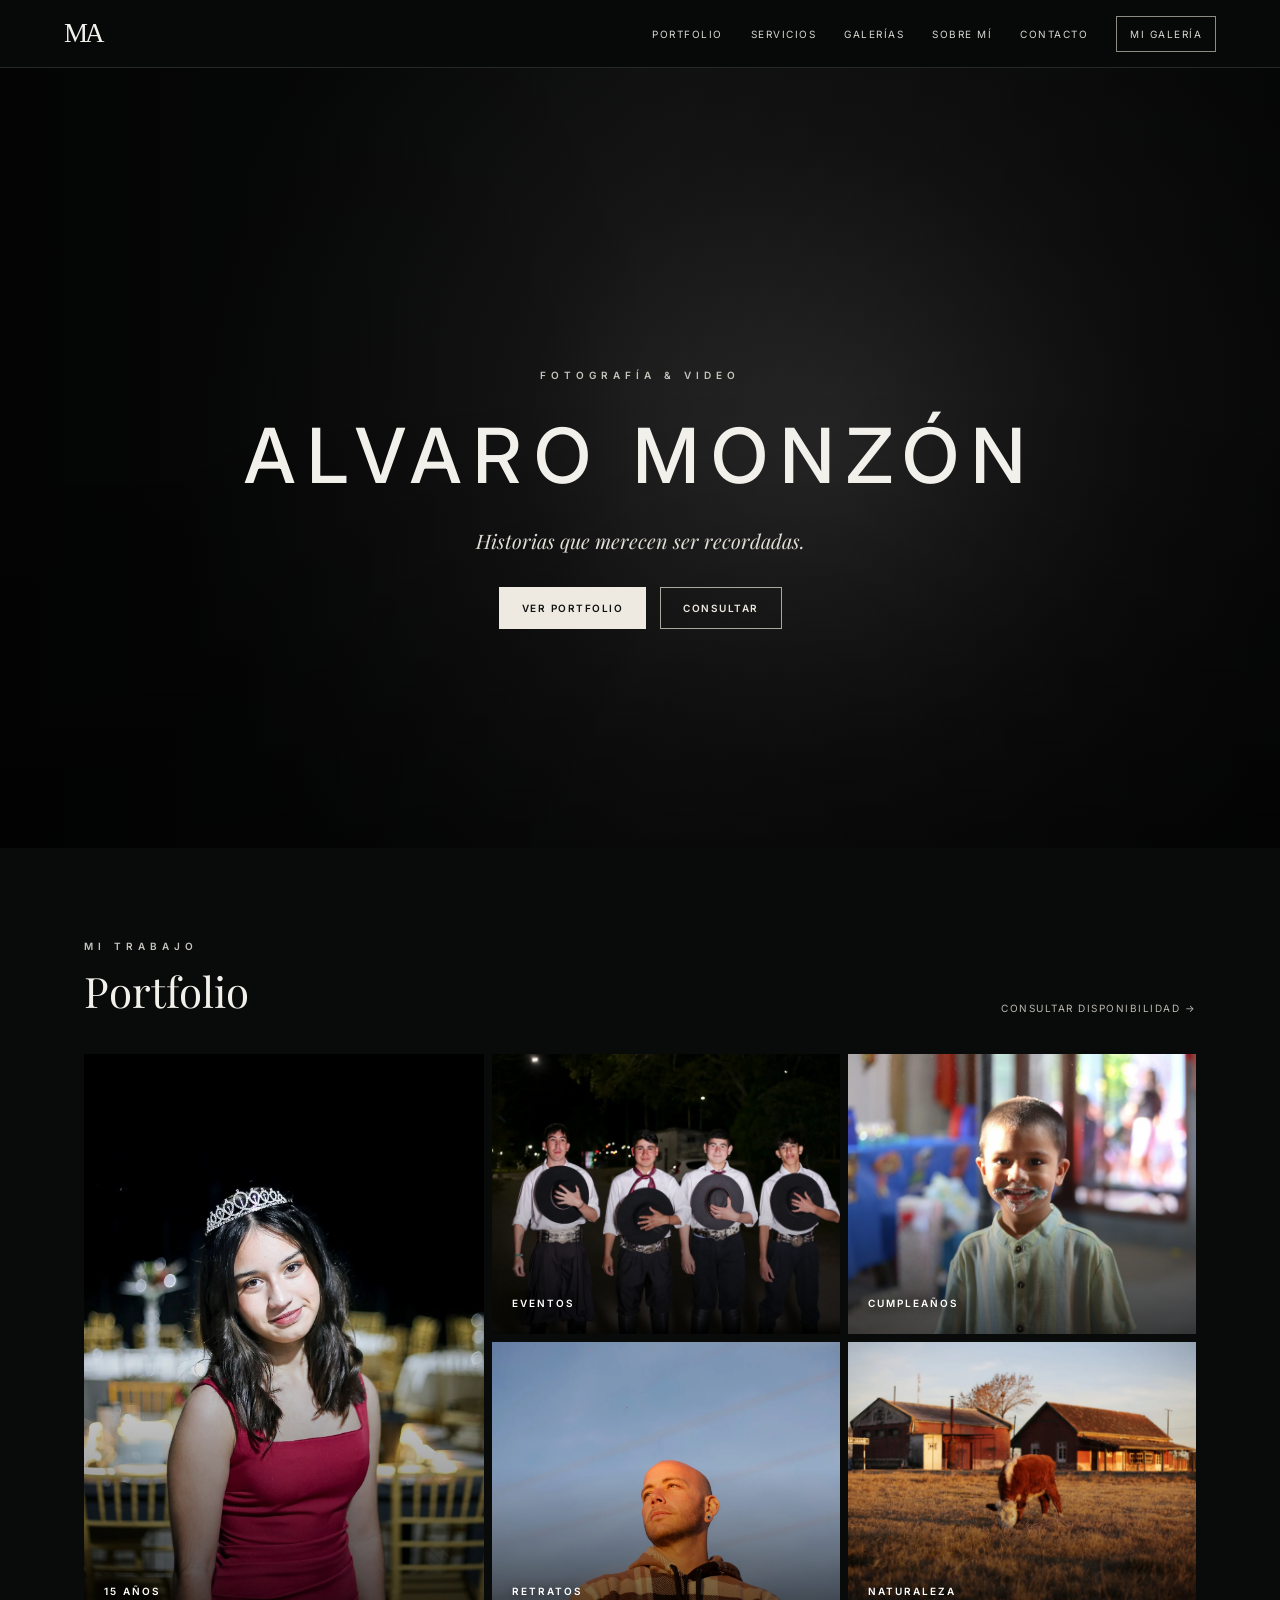
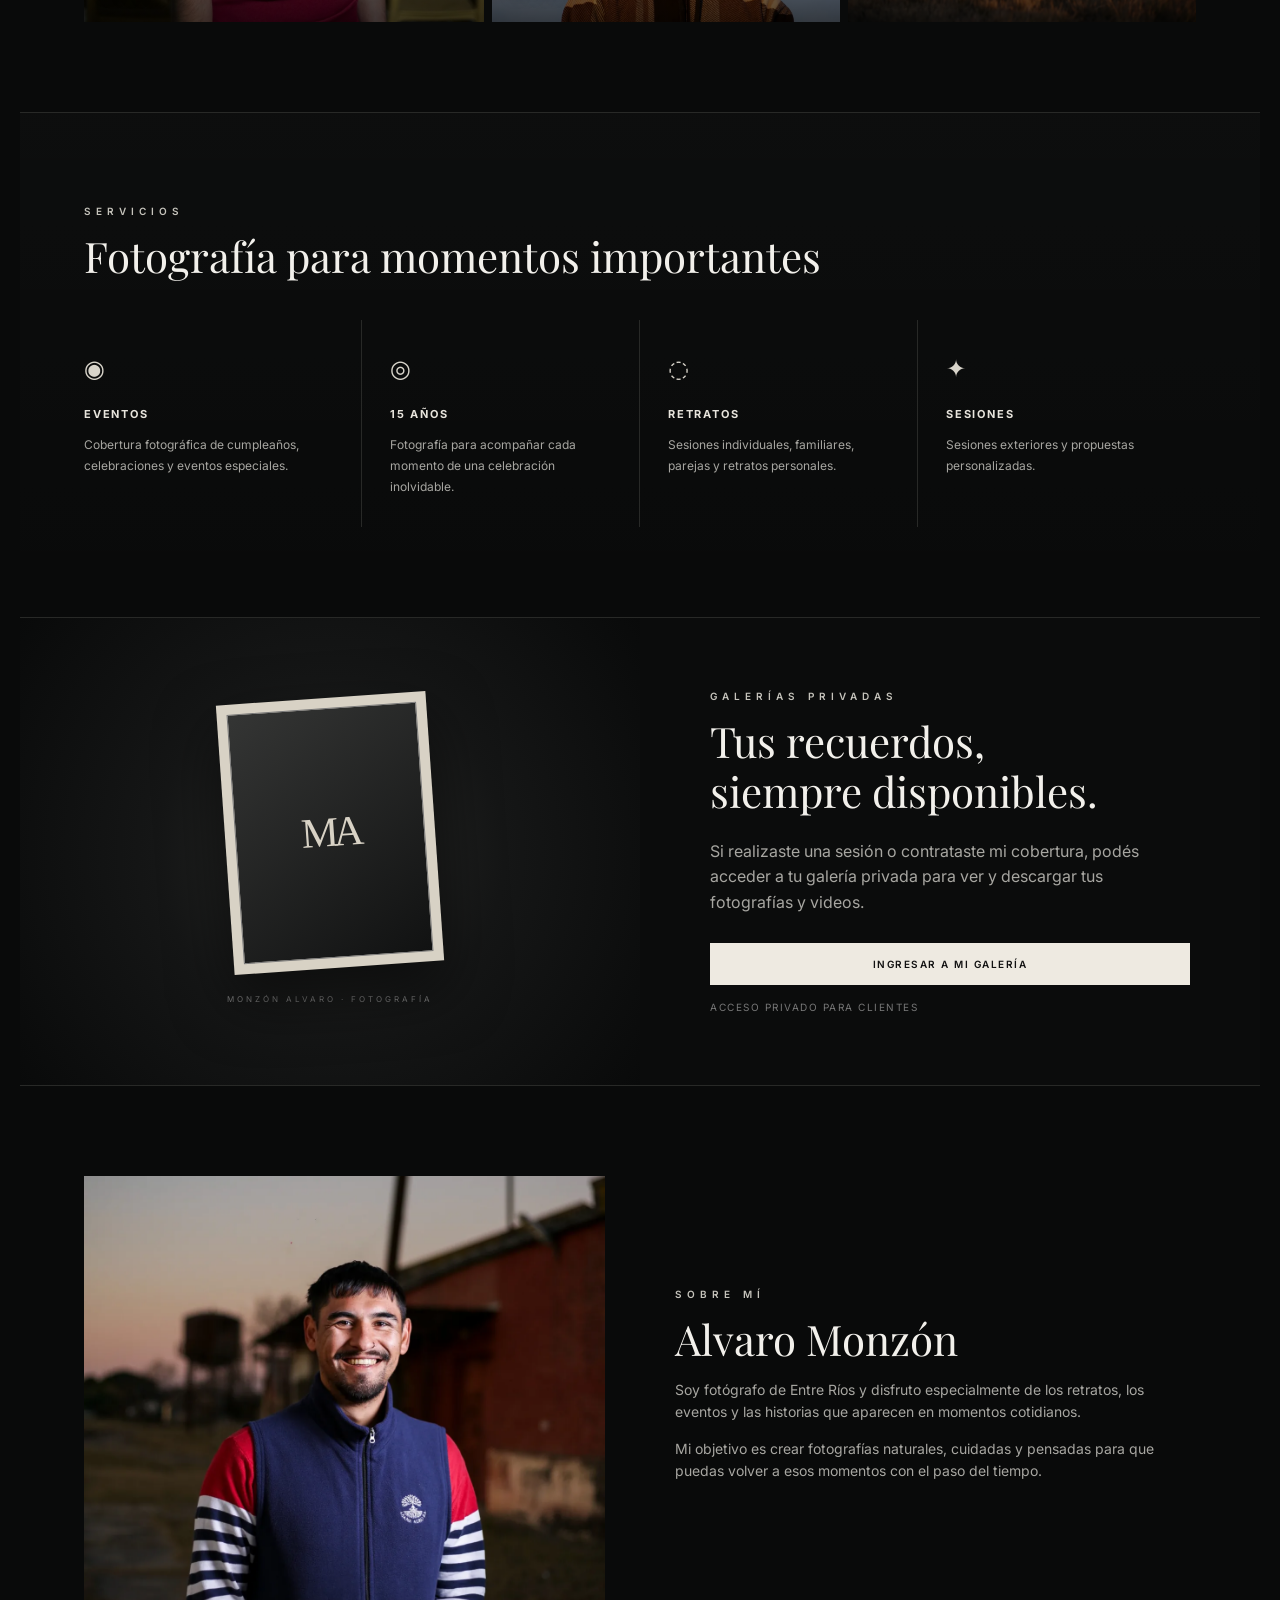
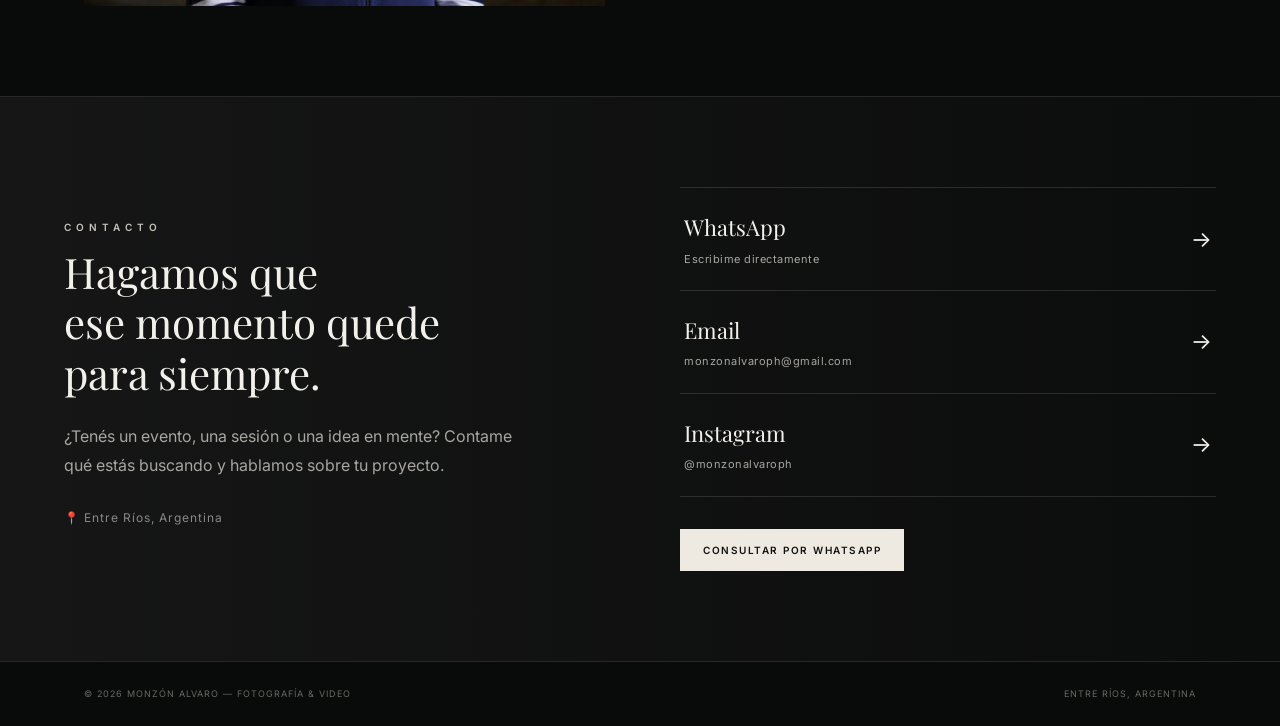
==== index.html @ e16d7fd0 "agregar fotos index.html" ====
<!DOCTYPE html>
<html lang="es">

<head>

  <meta charset="UTF-8">

  <meta name="viewport" content="width=device-width, initial-scale=1.0">

  <meta
    name="description"
    content="Monzón Alvaro — Fotografía & Video. Eventos, retratos, 15 años y sesiones en Entre Ríos."
  >

  <meta name="theme-color" content="#080909">

  <title>Alvaro Monzón | Fotografía & Video</title>

  <link rel="preconnect" href="https://fonts.googleapis.com">
  <link rel="preconnect" href="https://fonts.gstatic.com" crossorigin>

  <link
    href="https://fonts.googleapis.com/css2?family=Inter:wght@300;400;500;600&family=Playfair+Display:ital,wght@400;500;600&display=swap"
    rel="stylesheet"
  >

  <link rel="stylesheet" href="css/style.css">

</head>


<body>


<header class="site-header">

  <a href="#inicio" class="brand">
    MA
  </a>

  <nav class="nav" id="nav">

    <a href="#portfolio">Portfolio</a>

    <a href="#servicios">Servicios</a>

    <a href="#galerias">Galerías</a>

    <a href="#sobre-mi">Sobre mí</a>

    <a href="#contacto">Contacto</a>

    <a
      href="https://alvaromonzonfotografias.pixieset.com"
      class="nav-gallery"
      target="_blank"
      rel="noopener noreferrer"
    >
      Mi galería
    </a>

  </nav>

  <button
    class="menu"
    id="menu"
    aria-label="Abrir menú"
    aria-expanded="false"
  >
    ☰
  </button>

</header>


<main>


<!-- =========================
     HERO
========================= -->

<section id="inicio" class="hero">

  <div class="hero-overlay"></div>

  <div class="hero-content">

    <p class="eyebrow">
      FOTOGRAFÍA & VIDEO
    </p>

    <h1>
      ALVARO MONZÓN
    </h1>

    <p class="tagline">
      Historias que merecen ser recordadas.
    </p>

    <div class="actions">

      <a href="#portfolio" class="btn light">
        Ver portfolio
      </a>

      <a href="#contacto" class="btn outline">
        Consultar
      </a>

    </div>

  </div>

</section>



<!-- =========================
     PORTFOLIO
========================= -->

<section id="portfolio" class="section portfolio">

  <div class="section-head">

    <div>

      <p class="eyebrow">
        MI TRABAJO
      </p>

      <h2>
        Portfolio
      </h2>

    </div>

    <a href="#contacto" class="text-link">
      Consultar disponibilidad →
    </a>

  </div>


  <div class="portfolio-grid">


    <!-- =====================
         QUINCE
    ====================== -->

    <article
      class="portfolio-card tall"
      data-gallery="quince"
      tabindex="0"
      role="button"
      aria-label="Ver galería de 15 años"
    >

      <img
        src="quince.webp"
        alt="Fotografía de 15 años"
      >

      <div class="photo-label">
        15 años
      </div>

    </article>



    <!-- =====================
         EVENTOS
    ====================== -->

    <article
      class="portfolio-card"
      data-gallery="eventos"
      tabindex="0"
      role="button"
      aria-label="Ver galería de eventos"
    >

      <img
        src="evento.webp"
        alt="Fotografía de evento"
      >

      <div class="photo-label">
        Eventos
      </div>

    </article>



    <!-- =====================
         CUMPLEAÑOS
    ====================== -->

    <article
      class="portfolio-card"
      data-gallery="cumpleanos"
      tabindex="0"
      role="button"
      aria-label="Ver galería de cumpleaños"
    >

      <img
        src="cumpleanos.webp"
        alt="Fotografía de cumpleaños"
      >

      <div class="photo-label">
        Cumpleaños
      </div>

    </article>



    <!-- =====================
         RETRATOS
    ====================== -->

    <article
      class="portfolio-card"
      data-gallery="retratos"
      tabindex="0"
      role="button"
      aria-label="Ver galería de retratos"
    >

      <img
        class="retrato-vertical"
        src="retrato.webp"
        alt="Retrato fotográfico"
      >

      <div class="photo-label">
        Retratos
      </div>

    </article>



    <!-- =====================
         NATURALEZA
    ====================== -->

    <article
      class="portfolio-card"
      data-gallery="naturaleza"
      tabindex="0"
      role="button"
      aria-label="Ver galería de naturaleza"
    >

      <img
        src="san-jaime.webp"
        alt="Paisaje de San Jaime de la Frontera"
      >

      <div class="photo-label">
        Naturaleza
      </div>

    </article>

  </div>


  <!-- =========================
       GALERÍAS DEL PORTFOLIO
  ========================= -->

  <div class="portfolio-galleries">


    <!-- 15 AÑOS -->

    <div
      class="portfolio-gallery"
      id="gallery-quince"
      hidden
    >

      <div class="portfolio-gallery-head">

        <div>

          <p class="eyebrow">
            PORTFOLIO
          </p>

          <h3>
            15 años
          </h3>

        </div>

        <button
          class="gallery-close"
          type="button"
          aria-label="Cerrar galería"
        >
          ✕
        </button>

      </div>


      <div class="portfolio-gallery-grid">

        <img
          src="quince.webp"
          alt="Fotografía de 15 años"
        >

        <img
          src="quince-2.webp"
          alt="Fotografía de 15 años"
        >

      </div>

    </div>



    <!-- EVENTOS -->

    <div
      class="portfolio-gallery"
      id="gallery-eventos"
      hidden
    >

      <div class="portfolio-gallery-head">

        <div>

          <p class="eyebrow">
            PORTFOLIO
          </p>

          <h3>
            Eventos
          </h3>

        </div>

        <button
          class="gallery-close"
          type="button"
          aria-label="Cerrar galería"
        >
          ✕
        </button>

      </div>


     <div class="portfolio-gallery-grid">

  <img
    src="evento.webp"
    alt="Fotografía de evento"
  >

  <img
    src="evento-2.webp"
    alt="Fotografía de evento"
  >

  <img
    src="alaia_9.webp"
    alt="Fotografía de evento"
  >

  <img
    src="alaia_21.webp"
    alt="Fotografía de evento"
  >

  <img
    src="federal_82.webp"
    alt="Fotografía de evento"
  >

</div>

    </div>



    <!-- CUMPLEAÑOS -->

    <div
      class="portfolio-gallery"
      id="gallery-cumpleanos"
      hidden
    >

      <div class="portfolio-gallery-head">

        <div>

          <p class="eyebrow">
            PORTFOLIO
          </p>

          <h3>
            Cumpleaños
          </h3>

        </div>

        <button
          class="gallery-close"
          type="button"
          aria-label="Cerrar galería"
        >
          ✕
        </button>

      </div>


      <div class="portfolio-gallery-grid">

        <img
          src="cumpleanos.webp"
          alt="Fotografía de cumpleaños"
        >

        <img
          src="cumpleanos-2.webp"
          alt="Fotografía de cumpleaños"
        >

  <img
    src="mateo_25.webp"
    alt="Retrato fotográfico"
  >

      </div>

    </div>



    <!-- RETRATOS -->

    <div
      class="portfolio-gallery"
      id="gallery-retratos"
      hidden
    >

      <div class="portfolio-gallery-head">

        <div>

          <p class="eyebrow">
            PORTFOLIO
          </p>

          <h3>
            Retratos
          </h3>

        </div>

        <button
          class="gallery-close"
          type="button"
          aria-label="Cerrar galería"
        >
          ✕
        </button>

      </div>


     <div class="portfolio-gallery-grid">

  <img
    src="retrato.webp"
    alt="Retrato fotográfico"
  >

  <img
    src="retrato-2.webp"
    alt="Retrato fotográfico al atardecer"
  >

  <img
    src="retrato-3.webp"
    alt="Retrato fotográfico"
  >

</div>

    </div>



    <!-- NATURALEZA -->

    <div
      class="portfolio-gallery"
      id="gallery-naturaleza"
      hidden
    >

      <div class="portfolio-gallery-head">

        <div>

          <p class="eyebrow">
            PORTFOLIO
          </p>

          <h3>
            Naturaleza
          </h3>

        </div>

        <button
          class="gallery-close"
          type="button"
          aria-label="Cerrar galería"
        >
          ✕
        </button>

      </div>


      <div class="portfolio-gallery-grid">

        <img
          src="san-jaime.webp"
          alt="Paisaje de San Jaime de la Frontera"
        >

      </div>

    </div>

  </div>

</section>



<!-- =========================
     SERVICIOS
========================= -->

<section id="servicios" class="section services">

  <div class="section-head">

    <div>

      <p class="eyebrow">
        SERVICIOS
      </p>

      <h2>
        Fotografía para momentos importantes
      </h2>

    </div>

  </div>


  <div class="service-grid">


    <article class="service">

      <div class="icon">
        ◉
      </div>

      <h3>
        Eventos
      </h3>

      <p>
        Cobertura fotográfica de cumpleaños,
        celebraciones y eventos especiales.
      </p>

    </article>



    <article class="service">

      <div class="icon">
        ◎
      </div>

      <h3>
        15 años
      </h3>

      <p>
        Fotografía para acompañar cada momento
        de una celebración inolvidable.
      </p>

    </article>



    <article class="service">

      <div class="icon">
        ◌
      </div>

      <h3>
        Retratos
      </h3>

      <p>
        Sesiones individuales, familiares,
        parejas y retratos personales.
      </p>

    </article>



    <article class="service">

      <div class="icon">
        ✦
      </div>

      <h3>
        Sesiones
      </h3>

      <p>
        Sesiones exteriores y propuestas
        personalizadas.
      </p>

    </article>


  </div>

</section>



<!-- =========================
     GALERÍAS
========================= -->

<section id="galerias" class="gallery-cta">

  <div class="camera-art">

    <div class="gallery-visual">

      <div class="gallery-frame">

        <div class="gallery-frame-inner">
          <span>MA</span>
        </div>

      </div>

      <div class="gallery-caption">
        MONZÓN ALVARO · FOTOGRAFÍA
      </div>

    </div>

  </div>


  <div class="gallery-info">

    <p class="eyebrow">
      GALERÍAS PRIVADAS
    </p>

    <h2>
      Tus recuerdos,<br>
      siempre disponibles.
    </h2>

    <p>
      Si realizaste una sesión o contrataste mi cobertura,
      podés acceder a tu galería privada para ver y descargar
      tus fotografías y videos.
    </p>

    <a
      href="https://alvaromonzonfotografias.pixieset.com"
      class="btn light"
      target="_blank"
      rel="noopener noreferrer"
    >
      Ingresar a mi galería
    </a>

    <p class="gallery-note">
      Acceso privado para clientes
    </p>

  </div>

</section>



<!-- =========================
     SOBRE MÍ
========================= -->

<section id="sobre-mi" class="section about">

  <div class="about-photo">

    <img
      src="sobremi.webp"
      alt="Alvaro Monzón — Fotografía"
    >

  </div>


  <div class="about-copy">

    <p class="eyebrow">
      SOBRE MÍ
    </p>

    <h2>
      Alvaro Monzón
    </h2>

    <p>
      Soy fotógrafo de Entre Ríos y disfruto
      especialmente de los retratos, los eventos
      y las historias que aparecen en momentos
      cotidianos.
    </p>

    <p>
      Mi objetivo es crear fotografías naturales,
      cuidadas y pensadas para que puedas volver
      a esos momentos con el paso del tiempo.
    </p>

  </div>

</section>



<!-- =========================
     CONTACTO
========================= -->

<section id="contacto" class="contact">

  <div class="contact-intro">

    <p class="eyebrow">
      CONTACTO
    </p>

    <h2>
      Hagamos que<br>
      ese momento quede<br>
      para siempre.
    </h2>

    <p>
      ¿Tenés un evento, una sesión o una idea en mente?
      Contame qué estás buscando y hablamos sobre tu proyecto.
    </p>

    <p class="contact-location">
      📍 Entre Ríos, Argentina
    </p>

  </div>


  <div class="contact-content">

    <div class="contact-links">


      <!-- WHATSAPP -->

      <a
        href="https://wa.me/5493454105634?text=Hola%20Alvaro%2C%20quisiera%20consultar%20por%20un%20servicio%20de%20fotograf%C3%ADa."
        target="_blank"
        rel="noopener noreferrer"
        class="contact-item whatsapp"
      >

        <span>
          WhatsApp
        </span>

        <small>
          Escribime directamente
        </small>

        <strong>
          →
        </strong>

      </a>



      <!-- EMAIL -->

      <a
        href="mailto:monzonalvaroph@gmail.com"
        class="contact-item"
      >

        <span>
          Email
        </span>

        <small>
          monzonalvaroph@gmail.com
        </small>

        <strong>
          →
        </strong>

      </a>



      <!-- INSTAGRAM -->

      <a
        href="https://www.instagram.com/monzonalvaroph/"
        target="_blank"
        rel="noopener noreferrer"
        class="contact-item"
      >

        <span>
          Instagram
        </span>

        <small>
          @monzonalvaroph
        </small>

        <strong>
          →
        </strong>

      </a>


    </div>


    <a
      href="https://wa.me/5493454105634?text=Hola%20Alvaro%2C%20quisiera%20consultar%20por%20un%20servicio%20de%20fotograf%C3%ADa."
      class="btn light contact-main-btn"
      target="_blank"
      rel="noopener noreferrer"
    >
      Consultar por WhatsApp
    </a>

  </div>

</section>


</main>



<footer>

  <span>
    © 2026 Monzón Alvaro — Fotografía & Video
  </span>

  <span>
    Entre Ríos, Argentina
  </span>

</footer>

<!-- =========================
     VISOR DE FOTOS
========================= -->

<div class="lightbox" id="lightbox" hidden>

  <button
    class="lightbox-close"
    id="lightbox-close"
    type="button"
    aria-label="Cerrar foto"
  >
    ✕
  </button>

  <button
    class="lightbox-prev"
    id="lightbox-prev"
    type="button"
    aria-label="Foto anterior"
  >
    ‹
  </button>

  <img
    class="lightbox-image"
    id="lightbox-image"
    src=""
    alt=""
  >

  <button
    class="lightbox-next"
    id="lightbox-next"
    type="button"
    aria-label="Foto siguiente"
  >
    ›
  </button>

</div>

<script src="js/script.js"></script>

</body>

</html>
---- css/style.css ----
/* =========================================================
   ALVARO MONZÓN — FOTOGRAFÍA & VIDEO
   CSS PRINCIPAL
========================================================= */


/* =========================================================
   VARIABLES
========================================================= */

:root {
  --bg: #090a0a;
  --panel: #101111;
  --text: #f2f0eb;
  --muted: #a7a6a1;
  --line: #282927;
  --accent: #d8d2c5;
  --max: 1240px;
  --ease: cubic-bezier(.2, .7, .2, 1);
}


/* =========================================================
   RESET
========================================================= */

* {
  box-sizing: border-box;
}

html {
  scroll-behavior: smooth;
}

body {
  margin: 0;
  background: var(--bg);
  color: var(--text);
  font-family: Inter, system-ui, sans-serif;
  line-height: 1.6;
  overflow-x: hidden;
}

img {
  max-width: 100%;
}

a {
  color: inherit;
  text-decoration: none;
}


/* =========================================================
   HEADER
========================================================= */

.site-header {
  height: 68px;

  background: rgba(8, 9, 9, .96);
  border-bottom: 1px solid var(--line);

  display: flex;
  align-items: center;
  justify-content: space-between;

  padding: 0 5%;

  position: fixed;
  top: 0;
  left: 0;
  right: 0;

  z-index: 20;

  backdrop-filter: blur(12px);
}

.brand {
  font-family: Georgia, serif;
  font-size: 27px;
  letter-spacing: -3px;
}

.nav {
  display: flex;
  align-items: center;
  gap: 28px;

  text-transform: uppercase;
  font-size: 10px;
  letter-spacing: 1.5px;
}

.nav a {
  color: #d8d7d1;
  transition: color .25s ease;
}

.nav a:hover {
  color: white;
}

.nav-gallery {
  border: 1px solid #8d8b83;
  padding: 9px 13px;
}

.menu {
  display: none;

  background: none;
  border: 0;

  color: white;
  font-size: 23px;

  cursor: pointer;
}


/* =========================================================
   HERO
========================================================= */

.hero {
  min-height: 780px;
  margin-top: 68px;

  display: grid;
  place-items: center;

  text-align: center;

  position: relative;
  overflow: hidden;

  background:
    radial-gradient(
      circle at 65% 50%,
      #333 0,
      #171817 34%,
      #090a0a 72%
    );
}

.hero::before {
  content: "";

  position: absolute;
  inset: 0;

  background:
    linear-gradient(
      90deg,
      rgba(0, 0, 0, .7),
      rgba(0, 0, 0, .15),
      rgba(0, 0, 0, .65)
    ),
    url("../img/hero.svg") center / cover no-repeat;

  opacity: .85;
}

.hero-overlay {
  position: absolute;
  inset: 0;

  background:
    linear-gradient(
      0deg,
      rgba(0, 0, 0, .45),
      transparent 60%
    );
}

.hero-content {
  position: relative;
  z-index: 1;

  width: 100%;
  padding: 0 20px;

  margin-top: 80px;
}

.eyebrow {
  font-size: 10px;
  letter-spacing: 5px;
  font-weight: 600;

  color: #c6c4bc;

  margin: 0 0 12px;
}

.hero h1 {
  font-size: clamp(40px, 6vw, 76px);
  letter-spacing: 12px;

  margin: 0 0 8px;

  font-weight: 500;
}

.tagline {
  font-family:
    "Playfair Display",
    Georgia,
    serif;

  font-size: 20px;
  font-style: italic;

  color: #e0ddd5;

  margin: 0;
}

.actions {
  display: flex;
  gap: 14px;
  justify-content: center;

  margin-top: 30px;
}

.btn {
  display: inline-flex;
  align-items: center;
  justify-content: center;

  padding: 12px 22px;

  text-transform: uppercase;
  letter-spacing: 1.5px;

  font-size: 10px;
  font-weight: 600;

  border: 1px solid #aaa79e;

  transition:
    transform .25s ease,
    opacity .25s ease;
}

.btn:hover {
  transform: translateY(-2px);
  opacity: .9;
}

.btn.light {
  background: #eeeae1;
  color: #111;

  border-color: #eeeae1;
}

.btn.outline {
  background: transparent;
  color: #eeeae1;
}


/* =========================================================
   SECCIONES GENERALES
========================================================= */

.section {
  width: 100%;
  max-width: var(--max);

  margin: 0 auto;

  padding: 90px 5%;
}

.section-head {
  display: flex;

  justify-content: space-between;
  align-items: flex-end;

  gap: 30px;

  margin-bottom: 38px;
}

.section h2,
.gallery-cta h2,
.contact h2,
.about-copy h2 {
  margin: 0;

  font-family:
    "Playfair Display",
    Georgia,
    serif;

  font-weight: 400;

  font-size: clamp(30px, 3.5vw, 42px);

  line-height: 1.2;
}

.text-link {
  font-size: 10px;

  text-transform: uppercase;
  letter-spacing: 1.5px;

  color: #bbb9b2;
}


/* =========================================================
   PORTFOLIO
========================================================= */

.portfolio {
  background: var(--bg);
}

.portfolio-grid {
  display: grid;

  grid-template-columns:
    1.15fr
    1fr
    1fr;

  grid-template-rows:
    280px
    280px;

  gap: 8px;
}

.portfolio-card {
  position: relative;

  min-width: 0;
  overflow: hidden;

  background: var(--panel);
}

.portfolio-card.tall {
  grid-row: span 2;
}

.portfolio-card img {
  position: absolute;

  inset: 0;

  width: 100%;
  height: 100%;

  object-fit: cover;
  object-position: center;

  display: block;

  transition:
    transform .8s var(--ease),
    filter .5s ease;
}

.portfolio-card:hover img {
  transform: scale(1.04);

  filter: brightness(.88);
}

.portfolio-card::after {
  content: "";

  position: absolute;

  inset: 0;

  background:
    linear-gradient(
      0deg,
      rgba(0, 0, 0, .68),
      transparent 55%
    );

  pointer-events: none;

  z-index: 1;
}

.photo-label {
  position: absolute;

  z-index: 3;

  left: 20px;
  bottom: 17px;

  color: white;

  font-size: 10px;

  font-weight: 600;

  letter-spacing: 2px;

  text-transform: uppercase;

  text-shadow:
    0 2px 12px rgba(0, 0, 0, .8);
}

.photo-label::after {
  content: "";

  display: block;

  width: 0;
  height: 1px;

  margin-top: 5px;

  background: white;

  transition: width .35s ease;
}

.portfolio-card:hover .photo-label::after {
  width: 100%;
}


/* Retrato vertical */

.portfolio-card img.retrato-vertical {
  object-fit: cover;
  object-position: center center;
}


/* =========================================================
   SERVICIOS
========================================================= */

.services {
  border-top: 1px solid var(--line);
  border-bottom: 1px solid var(--line);

  background:
    linear-gradient(
      180deg,
      rgba(255, 255, 255, .015),
      transparent
    );
}

.service-grid {
  display: grid;

  grid-template-columns:
    repeat(4, 1fr);
}

.service {
  padding: 30px 28px;

  border-right: 1px solid var(--line);

  transition:
    background .3s ease;
}

.service:hover {
  background: rgba(255, 255, 255, .025);
}

.service:first-child {
  padding-left: 0;
}

.service:last-child {
  border-right: 0;
}

.icon {
  margin-bottom: 18px;

  color: #d8d4ca;

  font-size: 24px;
}

.service h3 {
  margin: 0 0 10px;

  color: #e8e5dd;

  font-size: 11px;

  font-weight: 700;

  letter-spacing: 1.8px;

  text-transform: uppercase;
}

.service p {
  margin: 0;

  color: var(--muted);

  font-size: 12px;

  line-height: 1.75;
}


/* =========================================================
   GALERÍAS CLIENTES
========================================================= */

.gallery-cta {
  width: 100%;
  max-width: var(--max);

  margin: 0 auto;

  display: grid;

  grid-template-columns: 1fr 1fr;

  min-height: 420px;

  border-bottom: 1px solid var(--line);

  background: #0b0c0c;
}

.camera-art {
  min-height: 420px;

  display: grid;

  place-items: center;

  background:
    linear-gradient(
      120deg,
      #1d1e1d,
      #080909
    );

  overflow: hidden;
}


/* Visual de la galería */

.gallery-visual {
  width: 100%;
  height: 100%;
  min-height: 420px;

  display: flex;
  flex-direction: column;
  align-items: center;
  justify-content: center;

  position: relative;
  overflow: hidden;

  background:
    radial-gradient(
      circle at center,
      #292a28 0%,
      #151616 45%,
      #090a0a 100%
    );
}

.gallery-frame {
  width: 210px;
  height: 270px;

  padding: 10px;

  background: #d8d2c5;

  box-shadow:
    0 25px 60px rgba(0, 0, 0, .55);

  transform: rotate(-4deg);

  transition:
    transform .5s var(--ease),
    box-shadow .5s ease;
}

.gallery-frame-inner {
  width: 100%;
  height: 100%;

  display: grid;
  place-items: center;

  border: 1px solid #777;

  background:
    linear-gradient(
      145deg,
      #343534,
      #111212
    );
}

.gallery-frame-inner span {
  font-family: Georgia, serif;

  font-size: 42px;

  letter-spacing: -5px;

  color: #d8d2c5;
}

.gallery-visual:hover .gallery-frame {
  transform: rotate(0deg) scale(1.03);

  box-shadow:
    0 30px 70px rgba(0, 0, 0, .65);
}

.gallery-caption {
  margin-top: 25px;

  font-size: 8px;

  letter-spacing: 3px;

  color: #777;

  text-transform: uppercase;
}


/* Información */

.gallery-info {
  padding: 70px;

  display: flex;
  flex-direction: column;
  justify-content: center;
}

.gallery-info h2 {
  margin-bottom: 22px;
}

.gallery-info p:not(.eyebrow):not(.gallery-note) {
  color: var(--muted);

  max-width: 430px;

  margin-top: 0;
  margin-bottom: 28px;
}

.gallery-note {
  margin: 14px 0 0;

  color: #777;

  font-size: 10px;

  letter-spacing: 1.5px;

  text-transform: uppercase;
}


/* =========================================================
   SOBRE MÍ
========================================================= */

.about {
  display: grid;

  grid-template-columns: 1fr 1fr;

  gap: 70px;

  align-items: center;
}

.about-photo {
  height: 430px;

  background: #141515;

  overflow: hidden;
}

.about-photo img {
  width: 100%;
  height: 100%;

  object-fit: cover;

  display: block;

  transition:
    transform .8s var(--ease);
}

.about-photo:hover img {
  transform: scale(1.03);
}

.about-copy {
  max-width: 520px;
}

.about-copy p:not(.eyebrow) {
  color: var(--muted);

  font-size: 14px;
}


/* =========================================================
   CONTACTO
========================================================= */

.contact {
  width: 100%;

  padding: 90px 5%;

  background:
    linear-gradient(
      90deg,
      #151615,
      #0b0c0c
    );

  border-top: 1px solid var(--line);
  border-bottom: 1px solid var(--line);

  display: grid;

  grid-template-columns:
    minmax(0, 1fr)
    minmax(0, 1fr);

  align-items: center;

  gap: 80px;
}

.contact-intro {
  min-width: 0;
}

.contact-intro h2 {
  margin-bottom: 24px;
}

.contact-intro > p:not(.eyebrow):not(.contact-location) {
  max-width: 450px;

  color: var(--muted);

  line-height: 1.8;
}

.contact-location {
  margin-top: 28px;

  color: #888;

  font-size: 12px;

  letter-spacing: 1px;
}

.contact-content {
  width: 100%;
  min-width: 0;
}

.contact-links {
  display: flex;

  flex-direction: column;

  border-top: 1px solid rgba(255, 255, 255, .12);
}

.contact-item {
  position: relative;

  display: grid;

  grid-template-columns: 1fr auto;
  grid-template-rows: auto auto;

  padding: 22px 4px;

  border-bottom: 1px solid rgba(255, 255, 255, .12);

  color: inherit;

  text-decoration: none;

  transition:
    padding .3s ease,
    border-color .3s ease;
}

.contact-item span {
  font-family:
    "Playfair Display",
    Georgia,
    serif;

  font-size: 22px;
}

.contact-item small {
  grid-column: 1;

  margin-top: 5px;

  color: var(--muted);

  font-size: 11px;

  letter-spacing: .5px;
}

.contact-item strong {
  grid-column: 2;
  grid-row: 1 / 3;

  align-self: center;

  font-size: 22px;

  font-weight: 400;

  transition:
    transform .3s ease;
}

.contact-item:hover {
  padding-left: 12px;

  border-color:
    rgba(255, 255, 255, .3);
}

.contact-item:hover strong {
  transform: translateX(6px);
}

.contact-item.whatsapp span {
  color: #f1f1ed;
}

.contact-main-btn {
  display: inline-flex;

  margin-top: 32px;
}


/* =========================================================
   FOOTER
========================================================= */

footer {
  width: 100%;
  max-width: var(--max);

  margin: 0 auto;

  padding: 25px 5%;

  display: flex;

  justify-content: space-between;

  color: #696963;

  font-size: 9px;

  letter-spacing: 1px;

  text-transform: uppercase;
}


/* =========================================================
   ANIMACIONES
========================================================= */

.reveal {
  opacity: 0;

  transform: translateY(18px);

  transition:
    opacity .7s ease,
    transform .7s ease;
}

.reveal.visible {
  opacity: 1;

  transform: none;
}


/* =========================================================
   TABLET / CELULAR
========================================================= */

@media (max-width: 850px) {

  /* HEADER */

  .site-header {
    height: 62px;
  }

  .nav {
    display: none;

    position: absolute;

    top: 62px;
    left: 0;
    right: 0;

    background: #0b0c0c;

    border-bottom: 1px solid var(--line);

    padding: 20px 5%;

    flex-direction: column;

    align-items: flex-start;

    gap: 18px;
  }

  .nav.open {
    display: flex;
  }

  .menu {
    display: block;
  }


  /* HERO */

  .hero {
    margin-top: 62px;

    min-height: 680px;
  }

  .hero h1 {
    letter-spacing: 6px;

    font-size: 40px;
  }

  .hero-content {
    padding: 0 25px;
  }


  /* SECCIONES */

  .section {
    padding: 65px 5%;
  }

  .section-head {
    display: block;
  }

  .text-link {
    display: inline-block;

    margin-top: 15px;
  }


  /* PORTFOLIO */

  .portfolio-grid {
    grid-template-columns: 1fr 1fr;

    grid-template-rows:
      210px
      210px
      210px;
  }

  .portfolio-card.tall {
    grid-row: span 1;
  }

  .portfolio-card:nth-child(1) {
    grid-column: span 2;
  }

  .portfolio-card:nth-child(5) {
    grid-column: span 2;
  }


  /* SERVICIOS */

  .service-grid {
    grid-template-columns: 1fr 1fr;
  }

  .service {
    border-right: 1px solid var(--line);
    border-bottom: 1px solid var(--line);

    padding: 25px 15px;
  }

  .service:nth-child(2) {
    border-right: 0;
  }

  .service:nth-child(3),
  .service:nth-child(4) {
    border-bottom: 0;
  }

  .service:first-child {
    padding-left: 15px;
  }


  /* GALERÍAS */

  .gallery-cta {
    grid-template-columns: 1fr;

    min-height: auto;
  }

  .camera-art {
    min-height: 300px;
  }

  .gallery-visual {
    min-height: 300px;
  }

  .gallery-info {
    padding: 55px 5%;
  }


  /* SOBRE MÍ */

  .about {
    grid-template-columns: 1fr;

    gap: 30px;
  }

  .about-photo {
    height: 380px;
  }

  .about-copy {
    max-width: none;
  }


  /* CONTACTO */

  .contact {
    grid-template-columns: 1fr;

    gap: 45px;

    padding: 65px 5%;
  }

  .contact-intro h2 {
    font-size: clamp(38px, 10vw, 58px);
  }

  .contact-content {
    width: 100%;
  }

  .contact-item {
    padding: 20px 2px;
  }

  .contact-main-btn {
    width: 100%;

    justify-content: center;
  }


  /* FOOTER */

  footer {
    display: block;

    line-height: 2;
  }

  footer span {
    display: block;
  }
}


/* =========================================================
   CELULARES PEQUEÑOS
========================================================= */

@media (max-width: 480px) {

  /* HEADER */

  .site-header {
    padding: 0 5%;
  }


  /* HERO */

  .hero {
    min-height: 650px;
  }

  .hero h1 {
    font-size: 34px;

    letter-spacing: 5px;
  }

  .hero-content {
    padding: 0 20px;
  }

  .eyebrow {
    letter-spacing: 3.5px;
  }

  .tagline {
    font-size: 18px;
  }


  /* BOTONES */

  .actions {
    flex-direction: column;

    width: 100%;
    max-width: 230px;

    margin-left: auto;
    margin-right: auto;
  }

  .actions .btn {
    width: 100%;
  }


  /* PORTFOLIO */

  .portfolio-grid {
    grid-template-columns: 1fr;

    grid-template-rows:
      repeat(5, 220px);
  }

  .portfolio-card:nth-child(1),
  .portfolio-card:nth-child(5) {
    grid-column: auto;
  }

  .portfolio-card img.retrato-vertical {
    object-fit: cover;

    /*
      Al reducir ligeramente la escala se evita
      que el retrato quede demasiado cerrado.
    */
    transform: scale(.94);
  }

  .portfolio-card:hover img.retrato-vertical {
    transform: scale(.98);
  }


  /* SERVICIOS */

  .service-grid {
    grid-template-columns: 1fr;
  }

  .service,
  .service:nth-child(3),
  .service:nth-child(4) {
    border-right: 0;
    border-bottom: 1px solid var(--line);

    padding: 25px 0;
  }

  .service:last-child {
    border-bottom: 0;
  }


  /* GALERÍAS */

  .camera-art,
  .gallery-visual {
    min-height: 260px;
  }

  .gallery-frame {
    width: 175px;
    height: 225px;
  }

  .gallery-caption {
    font-size: 7px;
    letter-spacing: 2px;
  }

  .gallery-info {
    padding: 50px 5%;
  }

  .gallery-info h2 {
    font-size: 32px;
  }


  /* SOBRE MÍ */

  .about-photo {
    height: 330px;
  }


  /* CONTACTO */

  .contact {
    padding: 55px 5%;
  }

  .contact-item span {
    font-size: 20px;
  }

  .contact-item small {
    font-size: 10px;
  }


  /* FOOTER */

  footer {
    padding: 22px 5%;
  }
}


/* =========================================================
   PANTALLAS MUY PEQUEÑAS
========================================================= */

@media (max-width: 360px) {

  .hero h1 {
    font-size: 29px;

    letter-spacing: 3px;
  }

  .section h2,
  .gallery-cta h2 {
    font-size: 30px;
  }

  .gallery-info h2 {
    font-size: 29px;
  }

  .about-photo {
    height: 300px;
  }
}
/* =========================================================
   VISOR DE FOTOS / LIGHTBOX
========================================================= */

.lightbox {
  position: fixed;
  inset: 0;

  z-index: 100;

  display: flex;
  align-items: center;
  justify-content: center;

  padding: 70px 80px;

  background: rgba(0, 0, 0, .94);

  backdrop-filter: blur(8px);

  opacity: 1;

  transition: opacity .25s ease;
}

.lightbox[hidden] {
  display: none;
}

.lightbox-image {
  max-width: 90vw;
  max-height: 85vh;

  width: auto;
  height: auto;

  object-fit: contain;

  display: block;

  box-shadow:
    0 25px 80px rgba(0, 0, 0, .7);
}


/* Botón cerrar */

.lightbox-close {
  position: absolute;

  top: 25px;
  right: 30px;

  width: 42px;
  height: 42px;

  border: 1px solid rgba(255, 255, 255, .3);

  background: rgba(0, 0, 0, .3);

  color: white;

  font-size: 20px;
  font-weight: 300;

  cursor: pointer;

  display: grid;
  place-items: center;

  transition:
    background .25s ease,
    border-color .25s ease,
    transform .25s ease;
}

.lightbox-close:hover {
  background: rgba(255, 255, 255, .12);

  border-color: rgba(255, 255, 255, .7);

  transform: rotate(90deg);
}


/* Flechas */

.lightbox-prev,
.lightbox-next {
  position: absolute;

  top: 50%;

  transform: translateY(-50%);

  width: 48px;
  height: 70px;

  border: 1px solid rgba(255, 255, 255, .2);

  background: rgba(0, 0, 0, .25);

  color: white;

  font-size: 42px;
  font-weight: 200;

  line-height: 1;

  cursor: pointer;

  display: grid;
  place-items: center;

  transition:
    background .25s ease,
    border-color .25s ease;
}

.lightbox-prev {
  left: 25px;
}

.lightbox-next {
  right: 25px;
}

.lightbox-prev:hover,
.lightbox-next:hover {
  background: rgba(255, 255, 255, .12);

  border-color: rgba(255, 255, 255, .6);
}


/* =========================================================
   LIGHTBOX — CELULAR
========================================================= */

@media (max-width: 600px) {

  .lightbox {
    padding: 65px 45px;
  }

  .lightbox-image {
    max-width: 100%;
    max-height: 80vh;
  }

  .lightbox-close {
    top: 18px;
    right: 18px;

    width: 38px;
    height: 38px;

    font-size: 18px;
  }

  .lightbox-prev,
  .lightbox-next {
    width: 34px;
    height: 55px;

    font-size: 32px;

    background: rgba(0, 0, 0, .45);
  }

  .lightbox-prev {
    left: 7px;
  }

  .lightbox-next {
    right: 7px;
  }

}
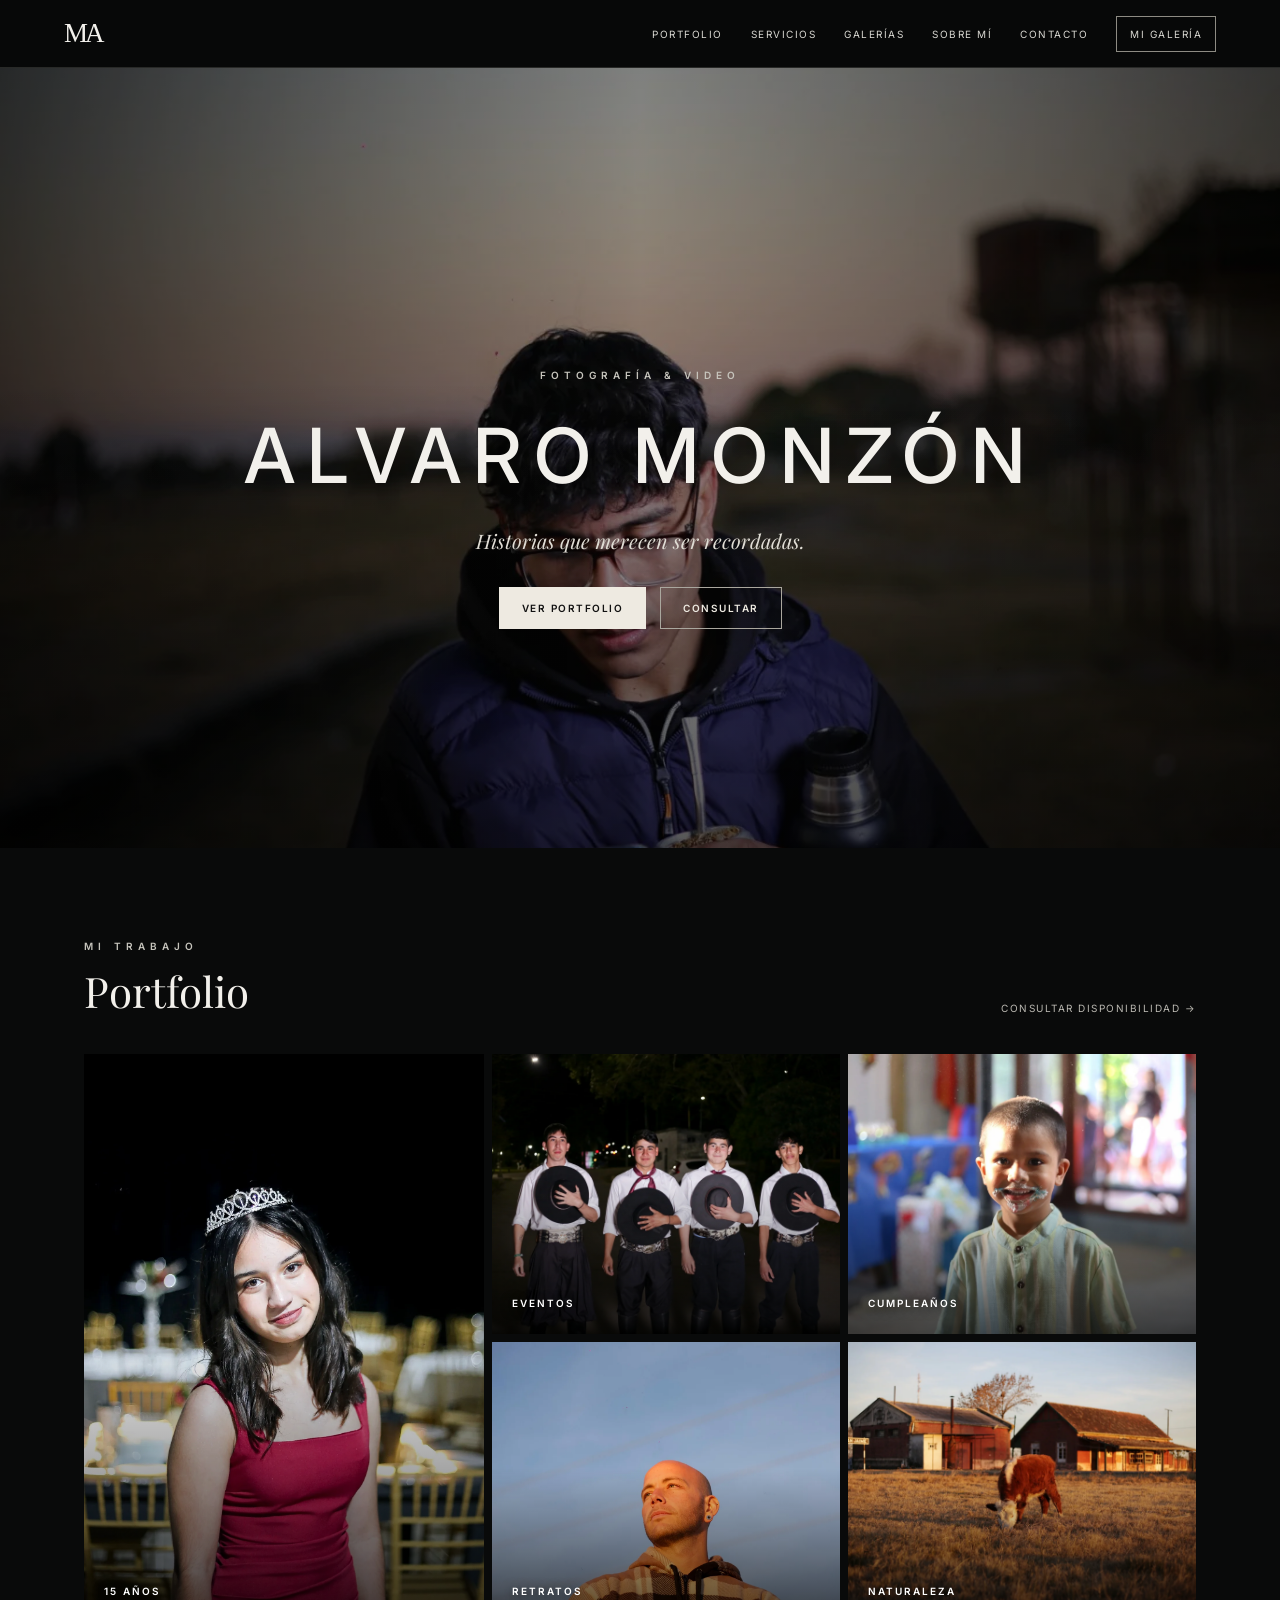
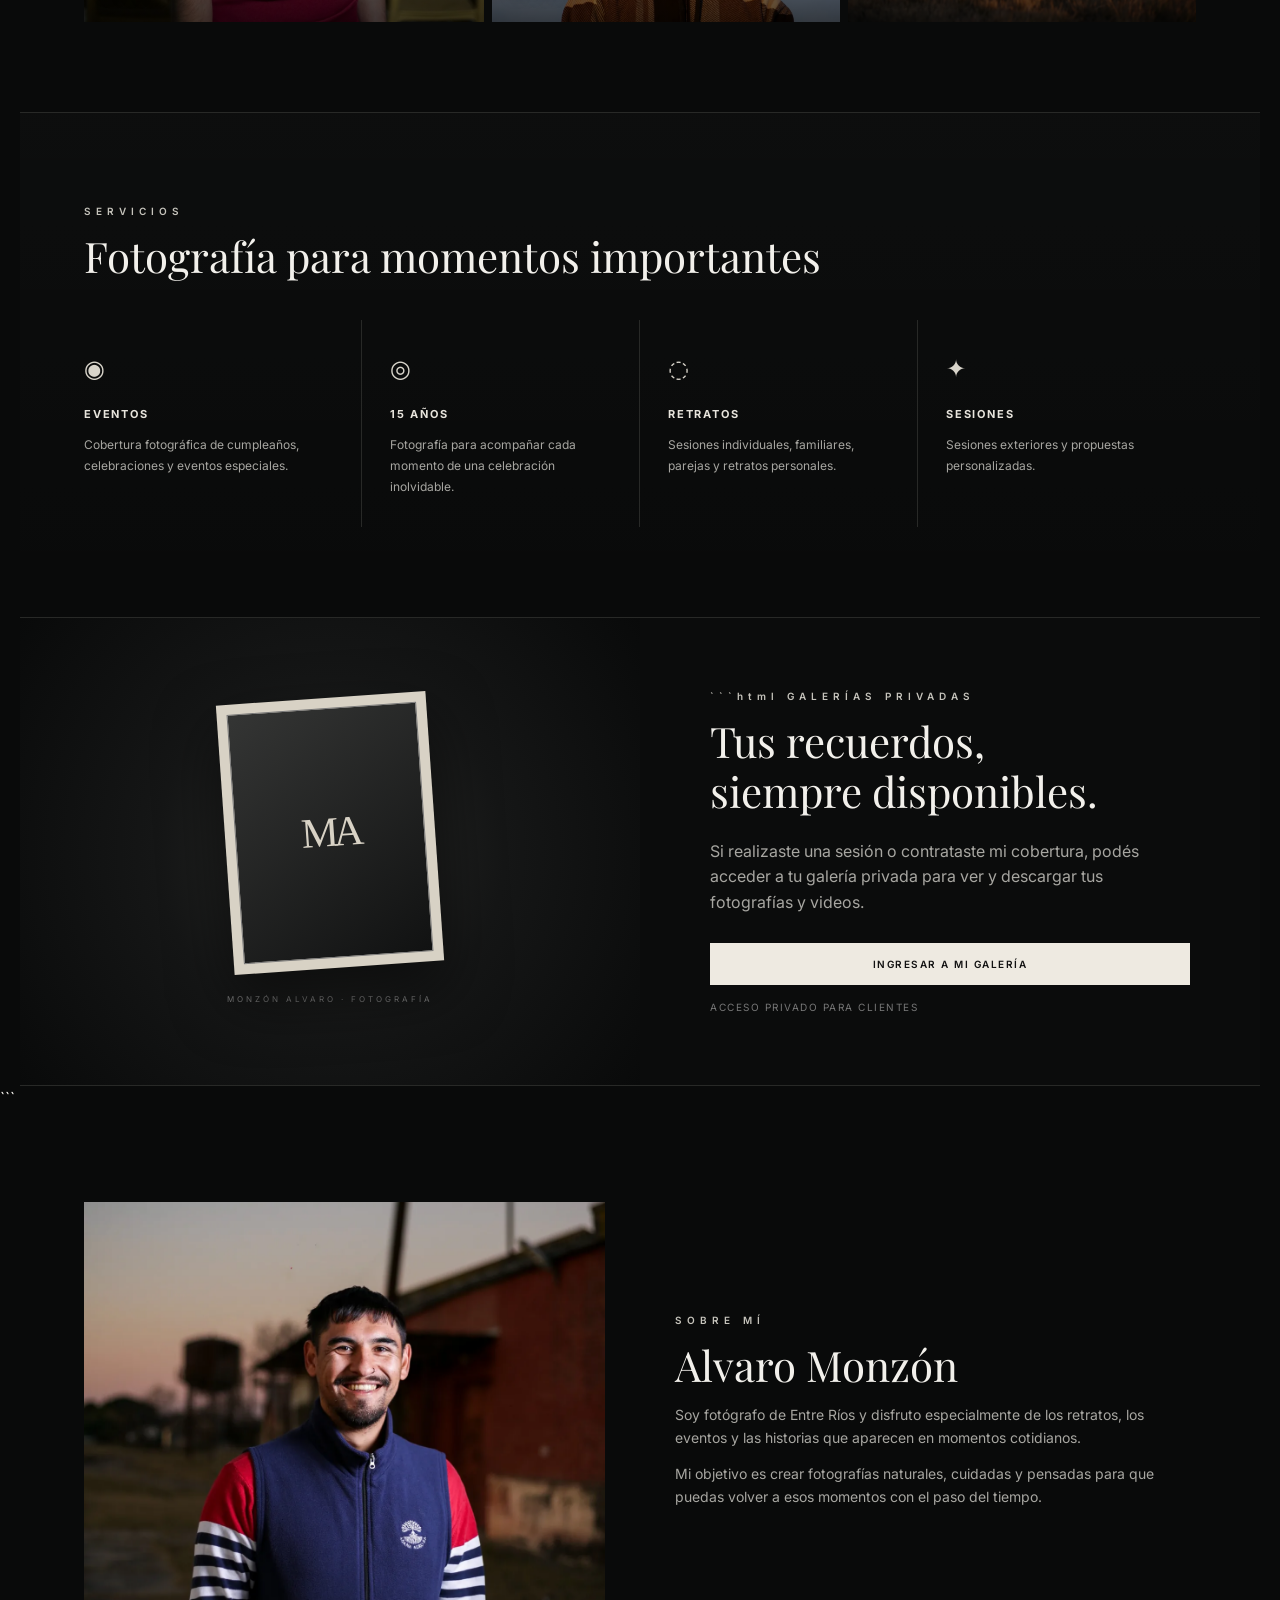
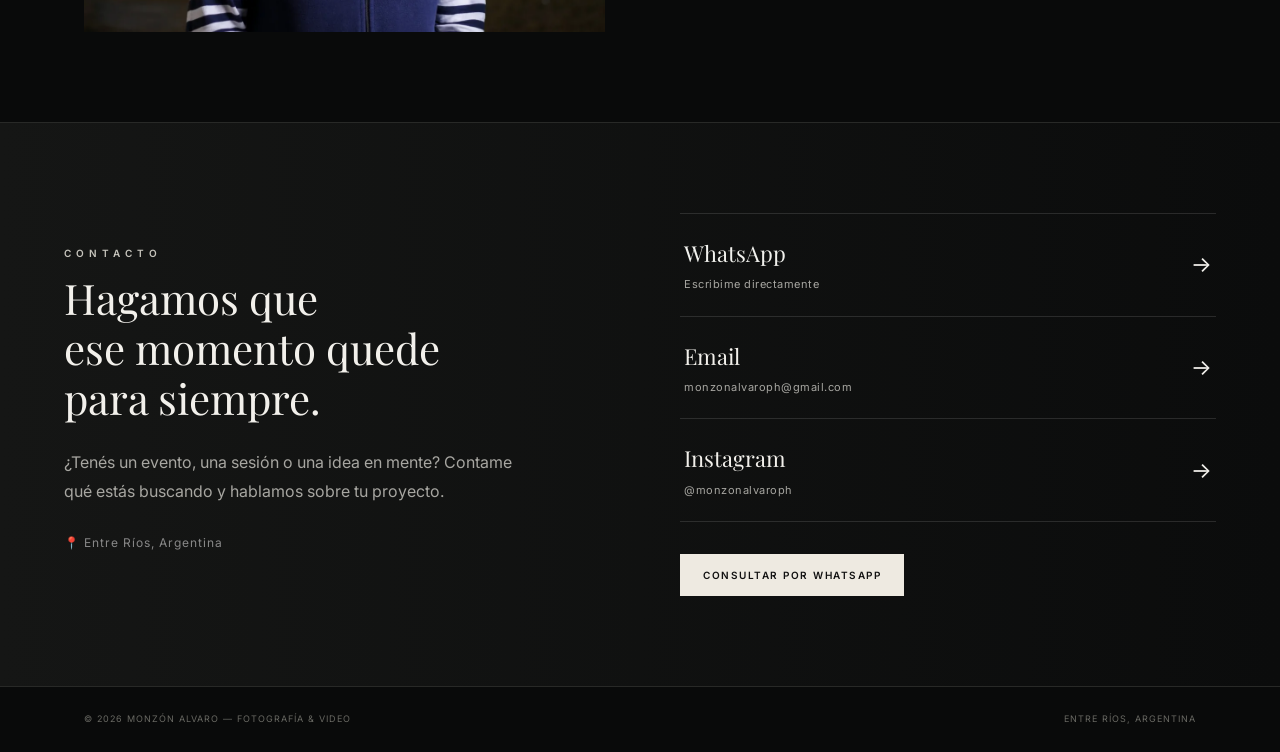
==== commit 50d08bd1: "agregar galeria de ange index.html" ====
--- a/index.html
+++ b/index.html
@@ -502,6 +502,10 @@
     src="retrato-3.webp"
     alt="Retrato fotográfico"
   >
+  <img
+    src="6 DE JULIO_57.webp"
+    alt="Retrato fotográfico"
+  >
 
 </div>
 
@@ -696,7 +700,8 @@
   <div class="gallery-info">
 
     <p class="eyebrow">
-      GALERÍAS PRIVADAS
+```html
+GALERÍAS PRIVADAS
     </p>
 
     <h2>
@@ -711,7 +716,7 @@
     </p>
 
     <a
-      href="https://alvaromonzonfotografias.pixieset.com"
+      href="https://alvaromonzonfotografias.pixieset.com/xvdeange/"
       class="btn light"
       target="_blank"
       rel="noopener noreferrer"
@@ -726,7 +731,7 @@
   </div>
 
 </section>
-
+```
 
 
 <!-- =========================
--- a/css/style.css
+++ b/css/style.css
@@ -1504,3 +1504,14 @@
   }
 
 }
+/* FOTO DE FONDO DEL HERO */
+.hero::before {
+  background:
+    linear-gradient(
+      90deg,
+      rgba(0,0,0,.72),
+      rgba(0,0,0,.25),
+      rgba(0,0,0,.65)
+    ),
+   url("../6 DE JULIO_57.webp") center 35% / cover no-repeat;
+}
